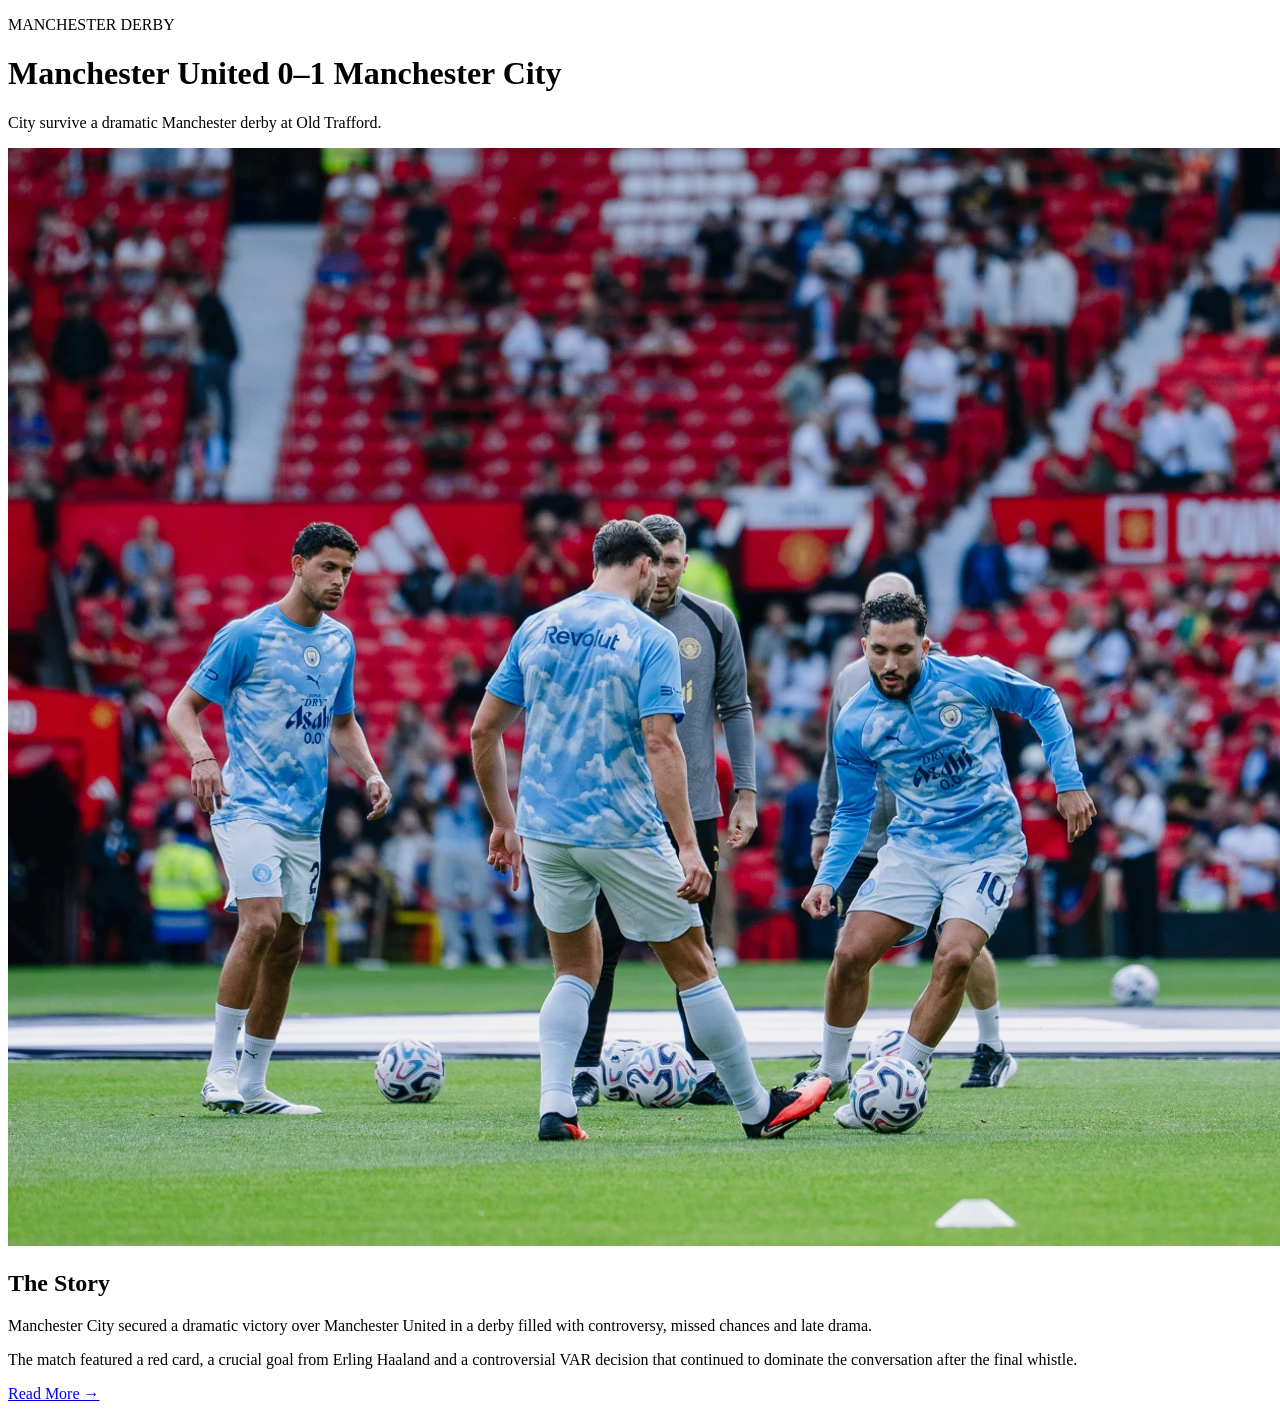
==== index.html @ 647f79f0 "added the index.html file" ====
<!DOCTYPE html>
<html lang="en">

<head>
    <meta charset="UTF-8">
    <meta name="viewport" content="width=device-width, initial-scale=1.0">
    <title>Manchester Derby</title>
    <link rel="stylesheet" href="Styles.css">
</head>

<body>

    <div id="blog">

        <p class="category">MANCHESTER DERBY</p>

        <h1>Manchester United 0–1 Manchester City</h1>

        <p class="intro">
            City survive a dramatic Manchester derby at Old Trafford.
        </p>

        <img src="./Derby/DERBY2.webp" alt="Manchester Derby">

        <h2>The Story</h2>

        <p>
            Manchester City secured a dramatic victory over Manchester United
            in a derby filled with controversy, missed chances and late drama.
        </p>

        <p>
            The match featured a red card, a crucial goal from Erling Haaland
            and a controversial VAR decision that continued to dominate the
            conversation after the final whistle.
        </p>

        <div class="button">
            <a href="./index2.html">Read More →</a>
        </div>

    </div>

</body>

</html>
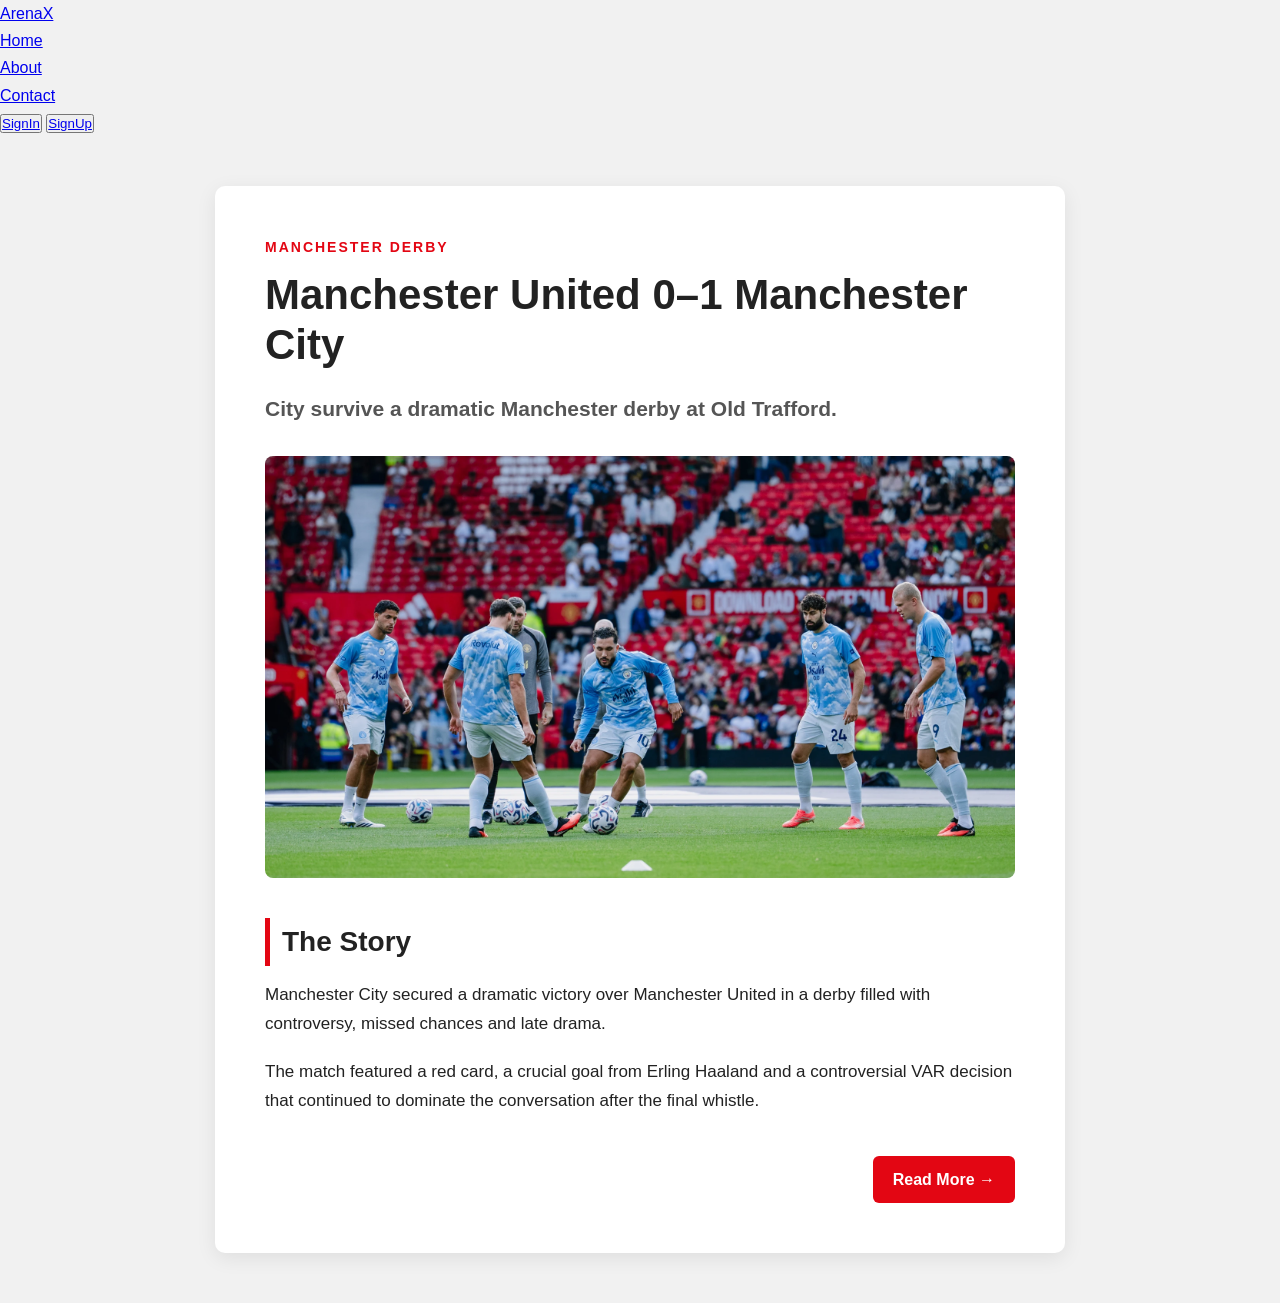
==== commit 3eddb767: "ive added a navbar" ====
--- a/index.html
+++ b/index.html
@@ -9,6 +9,18 @@
 </head>
 
 <body>
+<nav class="navbar">
+        <div class="navdiv">
+            <div class="logo"><a href="#">ArenaX</a></div>
+        <ul>
+            <li><a href="#">Home</a></li>
+            <li><a href="#">About</a></li>
+            <li><a href="#">Contact</a></li>
+            <button><a href="#">SignIn</a></button>
+             <button><a href="#">SignUp</a></button>
+
+        </ul>
+    </nav>
 
     <div id="blog">
 
--- a/Styles.css
+++ b/Styles.css
@@ -0,0 +1,129 @@
+* {
+    box-sizing: border-box;
+    margin: 0;
+    padding: 0;
+}
+
+body {
+    font-family: Arial, sans-serif;
+    background-color: #f1f1f1;
+    color: #222;
+    line-height: 1.7;
+}
+
+#blog {
+    max-width: 850px;
+    margin: 50px auto;
+    padding: 50px;
+    background-color: white;
+    border-radius: 10px;
+    box-shadow: 0 5px 20px rgba(0, 0, 0, 0.08);
+}
+
+.category {
+    font-size: 14px;
+    font-weight: bold;
+    letter-spacing: 2px;
+    color: #e30613;
+    margin-bottom: 10px;
+}
+
+h1 {
+    font-size: 42px;
+    line-height: 1.2;
+    margin-bottom: 20px;
+}
+
+h2 {
+    font-size: 28px;
+    margin-top: 40px;
+    margin-bottom: 15px;
+    padding-left: 12px;
+    border-left: 5px solid #e30613;
+}
+
+p {
+    font-size: 17px;
+    margin-bottom: 20px;
+}
+
+.intro {
+    font-size: 21px;
+    font-weight: bold;
+    color: #555;
+    margin-bottom: 30px;
+}
+
+#blog img {
+    width: 100%;
+    height: auto;
+    display: block;
+    border-radius: 8px;
+    margin-bottom: 30px;
+}
+
+.closing-line {
+    font-size: 20px;
+    font-weight: bold;
+    margin-top: 30px;
+}
+
+.match-summary {
+    list-style: none;
+    background-color: #f5f5f5;
+    padding: 20px;
+    border-radius: 8px;
+    margin-top: 20px;
+}
+
+.match-summary li {
+    padding: 10px 0;
+    border-bottom: 1px solid #ddd;
+}
+
+.match-summary li:last-child {
+    border-bottom: none;
+}
+
+.button {
+    display: flex;
+    justify-content: flex-end;
+    margin-top: 40px;
+}
+
+.button a {
+    text-decoration: none;
+    background-color: #e30613;
+    color: white;
+    padding: 10px 20px;
+    border-radius: 6px;
+    font-weight: bold;
+    transition: 0.2s;
+}
+
+.button a:hover {
+    background-color: #b00000;
+}
+
+@media (max-width: 600px) {
+    #blog {
+        margin: 20px;
+        padding: 25px;
+    }
+
+    h1 {
+        font-size: 32px;
+    }
+
+    h2 {
+        font-size: 24px;
+    }
+
+    p {
+        font-size: 16px;
+    }
+
+    .intro {
+        font-size: 18px;
+    }
+}
